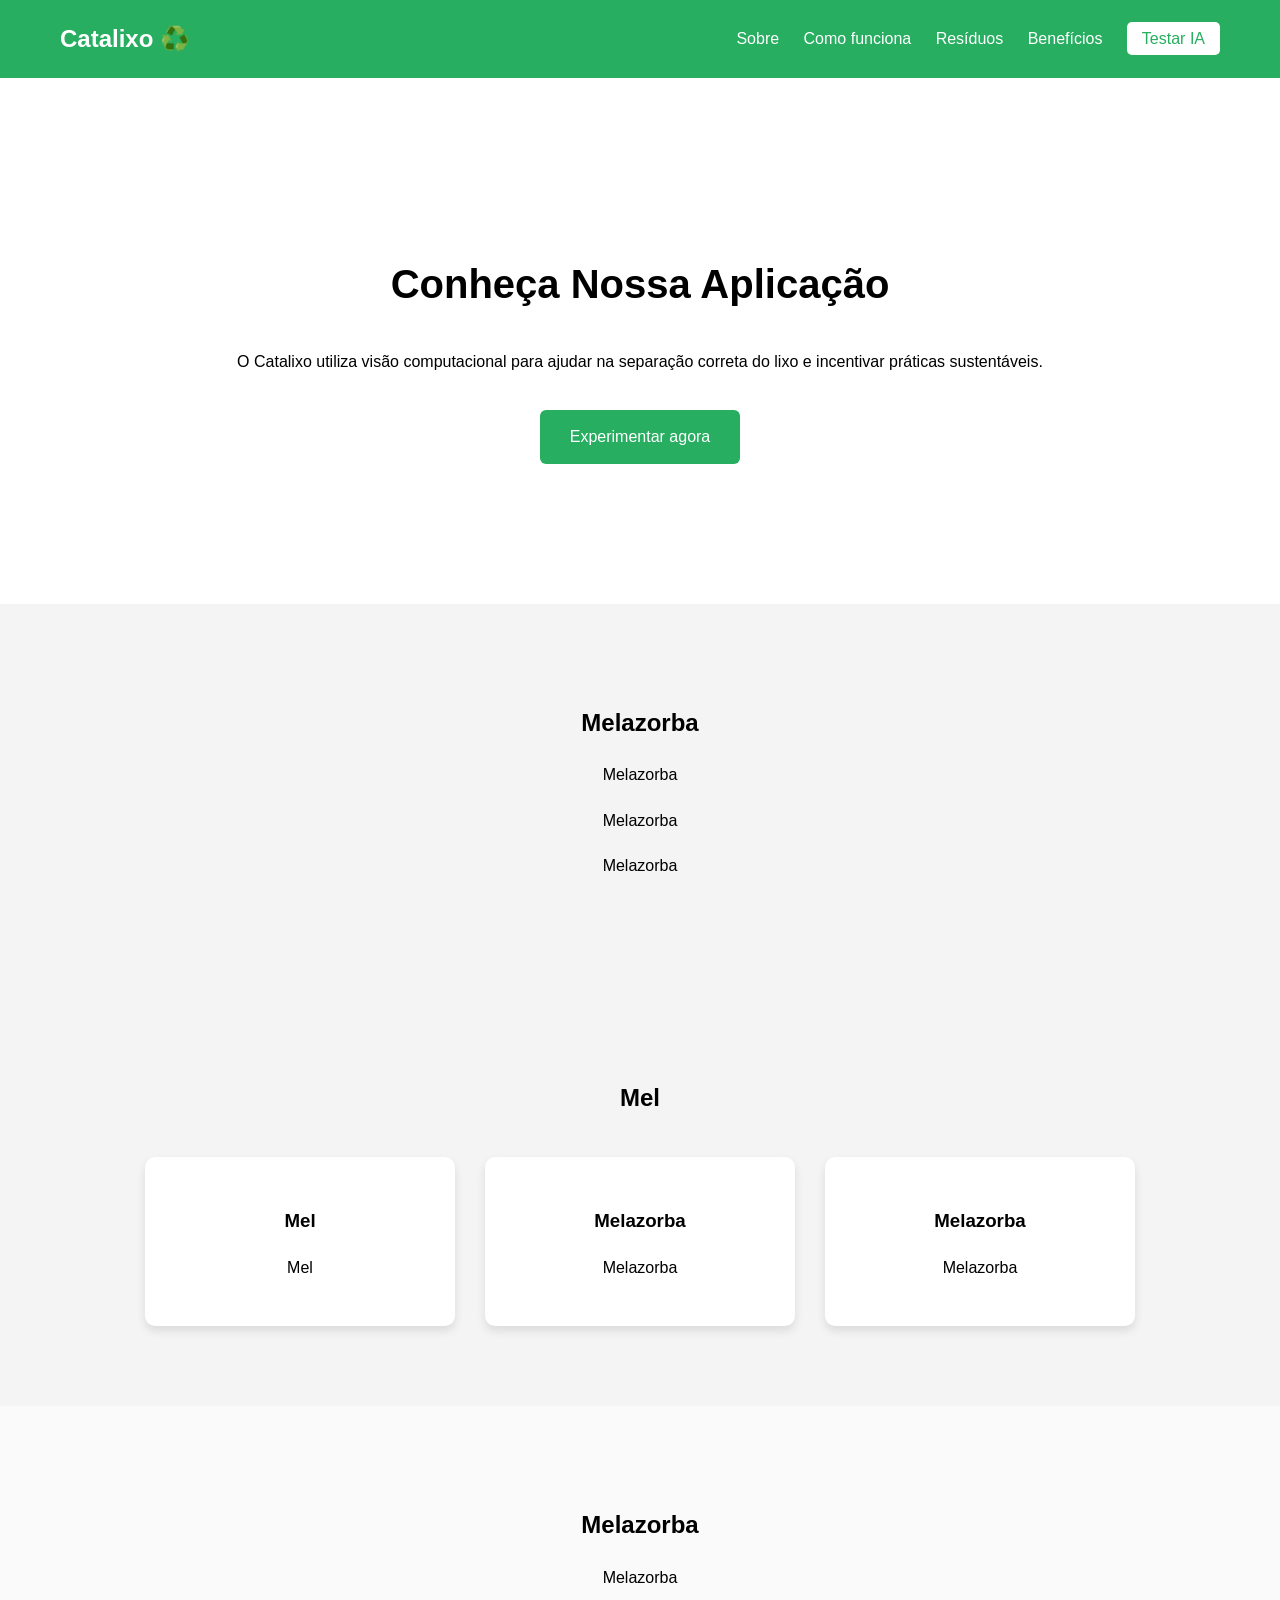
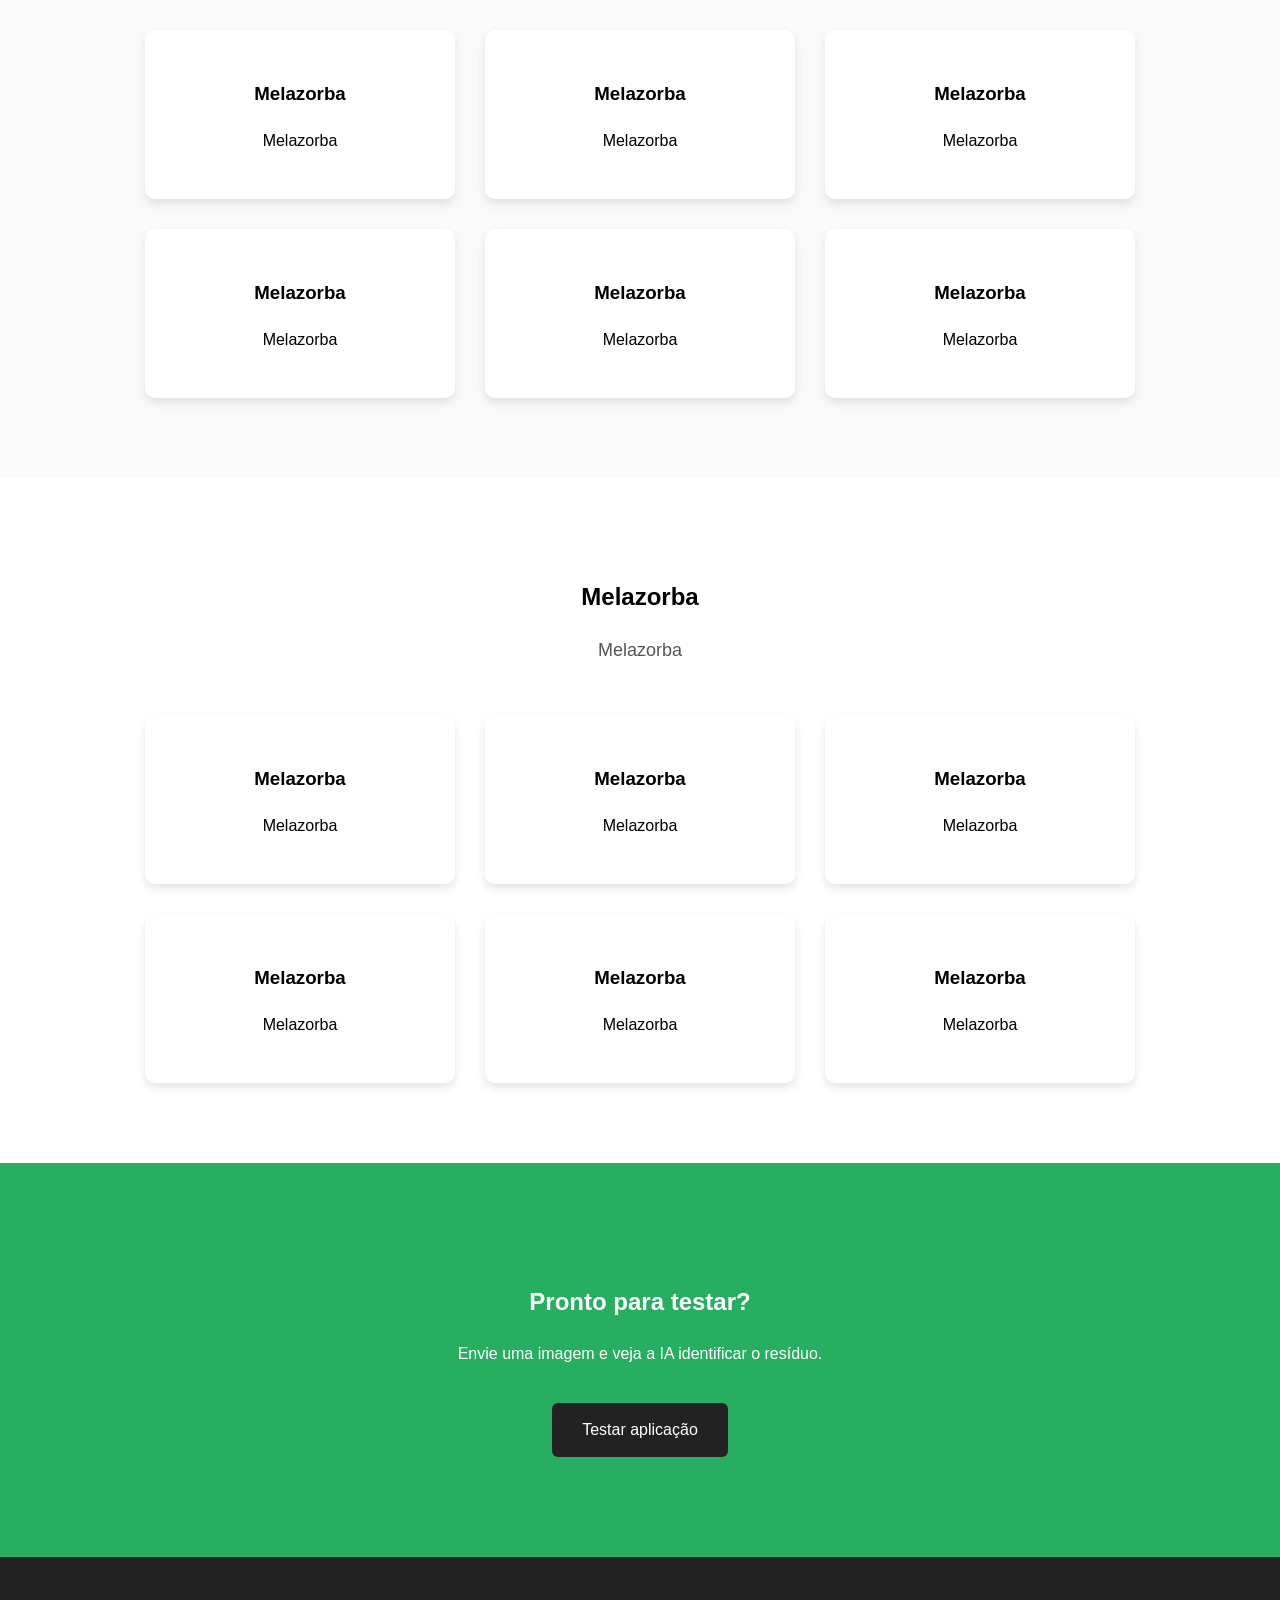
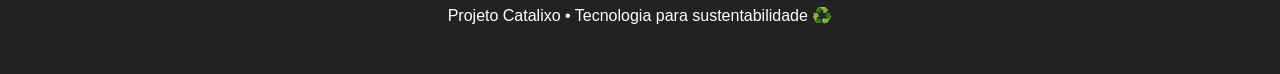
==== src/frontend/modelo.html @ ccbf89c3 "alterações de nome" ====
<!DOCTYPE html>
<html lang="pt-br">
  <head>
    <meta charset="UTF-8" />
    <meta name="viewport" content="width=device-width, initial-scale=1.0" />
    <title>Conheça nossa aplicação</title>
    <link rel="stylesheet" href="styles/index.css" />
    <script src="scripts/index.js" defer></script>
  </head>
  <body>
    <header>
      <div class="logo">Catalixo ♻️</div>

      <nav>
        <a href="#sobre">Sobre</a>
        <a href="#funciona">Como funciona</a>
        <a href="#residuos">Resíduos</a>
        <a href="#beneficios">Benefícios</a>
        <a href="app.html" class="nav-btn">Testar IA</a>
      </nav>
    </header>

    <section class="hero reveal">
      <h1>Conheça Nossa Aplicação</h1>

      <p>
        O Catalixo utiliza visão computacional para ajudar na separação correta
        do lixo e incentivar práticas sustentáveis.
      </p>

      <a href="app.html" class="cta">Experimentar agora</a>
    </section>

    <section id="" class="sobre reveal">
      <h2>Melazorba</h2>

      <p>Melazorba</p>

      <p>Melazorba</p>

      <p>Melazorba</p>
    </section>

    <section id="" class="funciona reveal">
      <h2>Mel</h2>

      <div class="grid">
        <div class="card reveal">
          <h3>Mel</h3>
          <p>Mel</p>
        </div>

        <div class="card reveal">
          <h3>Melazorba</h3>
          <p>Melazorba</p>
        </div>

        <div class="card reveal">
          <h3>Melazorba</h3>
          <p>Melazorba</p>
        </div>
      </div>
    </section>

    <section id="" class="residuos reveal">
      <h2>Melazorba</h2>

      <p class="descricao-residuos">Melazorba</p>

      <div class="grid">
        <div class="card reveal">
          <h3>Melazorba</h3>
          <p>Melazorba</p>
        </div>

        <div class="card reveal">
          <h3>Melazorba</h3>
          <p>Melazorba</p>
        </div>

        <div class="card reveal">
          <h3>Melazorba</h3>
          <p>Melazorba</p>
        </div>

        <div class="card reveal">
          <h3>Melazorba</h3>
          <p>Melazorba</p>
        </div>

        <div class="card reveal">
          <h3>Melazorba</h3>
          <p>Melazorba</p>
        </div>

        <div class="card reveal">
          <h3>Melazorba</h3>
          <p>Melazorba</p>
        </div>
      </div>
    </section>
    <section id="" class="beneficios reveal">
      <h2>Melazorba</h2>

      <p class="descricao-beneficios">Melazorba</p>

      <div class="grid">
        <div class="card reveal">
          <h3>Melazorba</h3>
          <p>Melazorba</p>
        </div>

        <div class="card reveal">
          <h3>Melazorba</h3>
          <p>Melazorba</p>
        </div>

        <div class="card reveal">
          <h3>Melazorba</h3>
          <p>Melazorba</p>
        </div>

        <div class="card reveal">
          <h3>Melazorba</h3>
          <p>Melazorba</p>
        </div>

        <div class="card reveal">
          <h3>Melazorba</h3>
          <p>Melazorba</p>
        </div>

        <div class="card reveal">
          <h3>Melazorba</h3>
          <p>Melazorba</p>
        </div>
      </div>
    </section>

    <section class="cta-section reveal">
      <h2>Pronto para testar?</h2>

      <p>Envie uma imagem e veja a IA identificar o resíduo.</p>

      <a href="app.html" class="cta-testar">Testar aplicação</a>
    </section>

    <footer>
      <p>Projeto Catalixo • Tecnologia para sustentabilidade ♻️</p>
    </footer>
  </body>
</html>
---- src/frontend/styles/index.css ----
body {
  margin: 0;
  font-family: Arial;
  background: #f4f4f4;
  line-height: 1.6;
}

body {
  animation: fadePage 0.8s ease;
}

@keyframes fadePage {
  from {
    opacity: 0;
  }
  to {
    opacity: 1;
  }
}

html {
  scroll-behavior: smooth;
}

header {
  display: flex;
  justify-content: space-between;
  align-items: center;
  padding: 20px 60px;
  background: #27ae60;
  color: white;
}

.logo {
  font-size: 24px;
  font-weight: bold;
}

nav a {
  margin-left: 20px;
  text-decoration: none;
  color: white;
}

nav a {
  margin-left: 20px;
  text-decoration: none;
  color: white;
  position: relative;
}

nav a::after {
  content: "";
  position: absolute;
  left: 0;
  bottom: -3px;
  width: 0;
  height: 2px;
  background: white;
  transition: width 0.3s ease;
}

nav a:hover::after {
  width: 100%;
}

.nav-btn {
  background: white;
  color: #27ae60;
  padding: 8px 15px;
  border-radius: 5px;
}

.hero {
  text-align: center;
  padding: 140px 20px;
  background: white;
}

.hero h1 {
  font-size: 40px;
  animation: slideDown 1s ease;
}

.hero p {
  animation: fadeUp 1.2s ease;
}

@keyframes slideDown {
  from {
    transform: translateY(-30px);
    opacity: 0;
  }
  to {
    transform: translateY(0);
    opacity: 1;
  }
}

@keyframes fadeUp {
  from {
    transform: translateY(30px);
    opacity: 0;
  }
  to {
    transform: translateY(0);
    opacity: 1;
  }
}

.hero h1 {
  font-size: 40px;
}

.cta {
  display: inline-block;
  margin-top: 20px;
  padding: 14px 30px;
  background: #27ae60;
  color: white;
  text-decoration: none;
  border-radius: 6px;
}

.cta-testar {
  display: inline-block;
  margin-top: 20px;
  padding: 14px 30px;
  background: #222;
  color: white;
  text-decoration: none;
  border-radius: 6px;
  transition:
    transform 0.2s ease,
    box-shadow 0.2s ease;
}

.cta:hover {
  transform: translateY(-3px);
  box-shadow: 0 6px 15px rgba(0, 0, 0, 0.15);
}

section {
  padding: 80px 60px;
  text-align: center;
}

button {
  padding: 12px 20px;
  margin-top: 10px;
  border: none;
  background: #27ae60;
  color: white;
  border-radius: 5px;
  cursor: pointer;
  transition:
    transform 0.2s ease,
    background 0.2s ease;
}

button:hover {
  transform: translateY(-2px);
  background: #219150;
}

.grid {
  display: flex;
  justify-content: center;
  flex-wrap: wrap;
  gap: 30px;
  margin-top: 40px;
}

.card {
  background: white;
  padding: 30px;
  width: 250px;
  border-radius: 10px;
  box-shadow: 0 5px 10px rgba(0, 0, 0, 0.1);
}

.card {
  background: white;
  padding: 30px;
  width: 250px;
  border-radius: 10px;
  box-shadow: 0 5px 10px rgba(0, 0, 0, 0.1);
  transition:
    transform 0.25s ease,
    box-shadow 0.25s ease;
}

.card:hover {
  transform: translateY(-6px);
  box-shadow: 0 12px 20px rgba(0, 0, 0, 0.15);
}

.residuos {
  background: #fafafa;
}

.beneficios {
  background: white;
}

.cta-section {
  background: #27ae60;
  color: white;
  padding: 100px 20px;
}

.app {
  text-align: center;
  padding: 120px;
}

input {
  margin-top: 20px;
}

button {
  padding: 12px 20px;
  margin-top: 10px;
  border: none;
  background: #27ae60;
  color: white;
  border-radius: 5px;
  cursor: pointer;
}

.preview img {
  margin-top: 20px;
  max-width: 350px;
  border-radius: 10px;
}

.preview img {
  margin-top: 20px;
  max-width: 350px;
  border-radius: 10px;
  animation: fadeImage 0.5s ease;
}

@keyframes fadeImage {
  from {
    opacity: 0;
    transform: scale(0.95);
  }
  to {
    opacity: 1;
    transform: scale(1);
  }
}

footer {
  text-align: center;
  padding: 30px;
  background: #222;
  color: white;
}

.sobre p {
  max-width: 800px;
  margin: 20px auto;
}

.sobre-botoes {
  margin-top: 40px;
  display: flex;
  justify-content: center;
  gap: 20px;
  flex-wrap: wrap;
}

.cta-outline {
  margin-top: 20px;
  padding: 14px 30px;
  border: 2px solid #27ae60;
  color: #27ae60;
  text-decoration: none;
  border-radius: 6px;
  transition: all 0.3s ease;
}

.cta-outline:hover {
  background: #27ae60;
  color: white;
}

.modelo {
  padding: 100px 60px;
  text-align: center;
}

.modelo p {
  max-width: 800px;
  margin: 20px auto;
}

.modelo ul {
  list-style: none;
  padding: 0;
}

.modelo li {
  margin: 10px 0;
}

.descricao-residuos {
  max-width: 800px;
  margin: 20px auto;
}

.dataset {
  display: block;
  margin-top: 10px;
  font-size: 14px;
  color: #666;
}

.reveal {
  opacity: 0;
  transform: translateY(40px);
  transition: all 0.8s ease;
}

.reveal.active {
  opacity: 1;
  transform: translateY(0);
}

.beneficios {
  padding: 80px 10%;
  text-align: center;
}

.descricao-beneficios {
  max-width: 700px;
  margin: 20px auto 50px auto;
  color: #555;
  font-size: 18px;
}
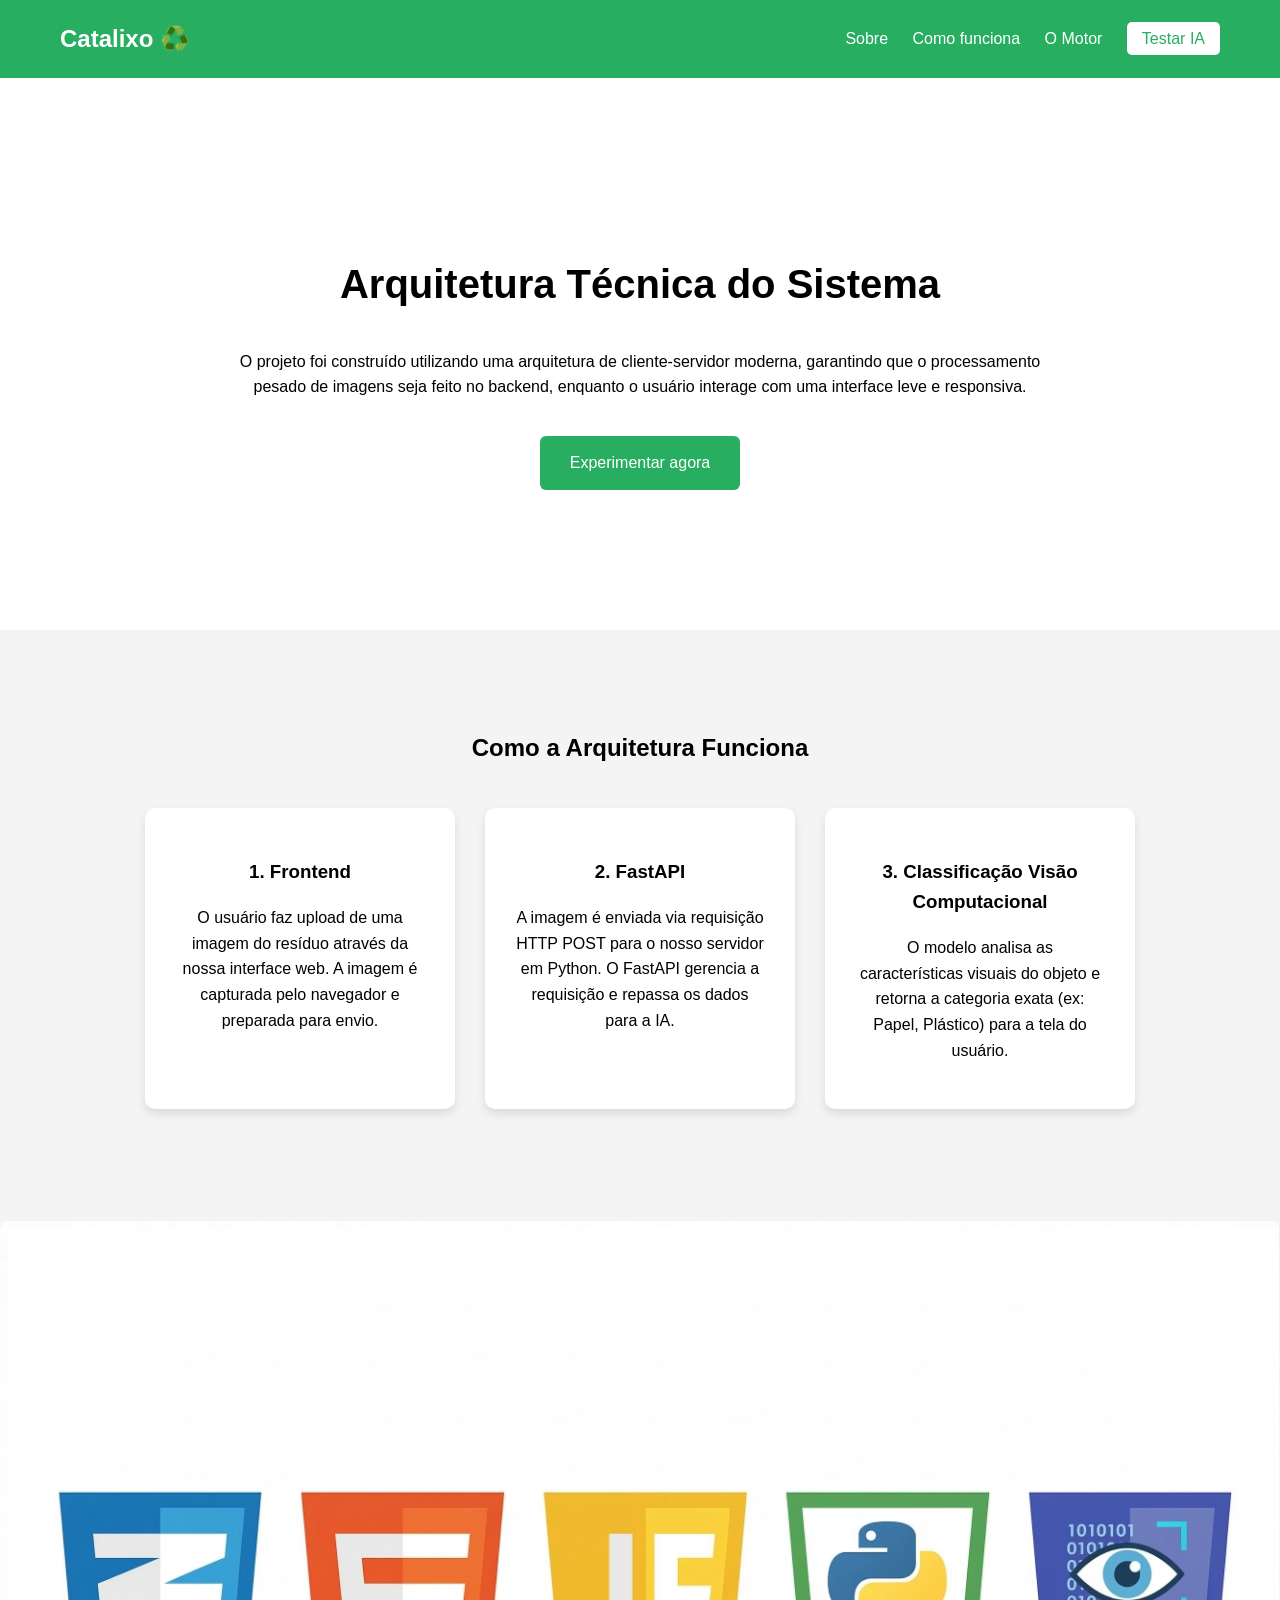
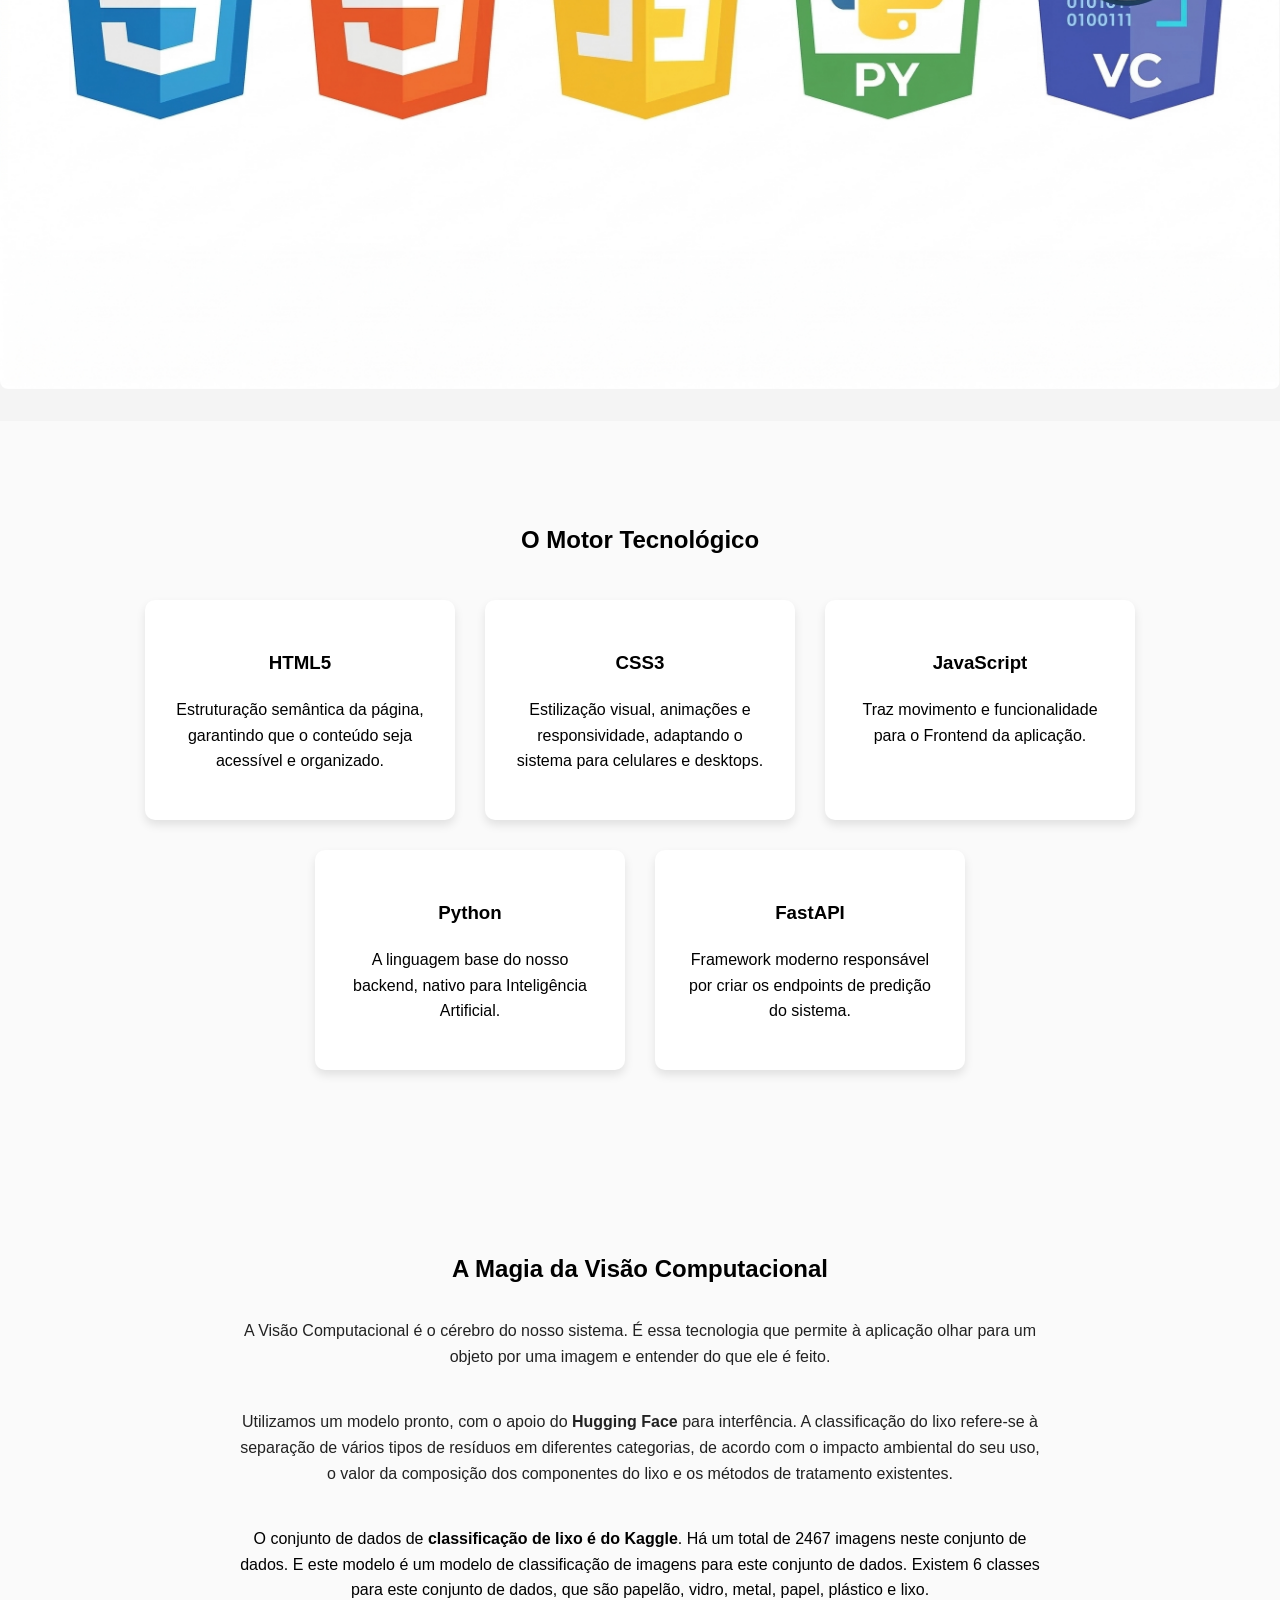
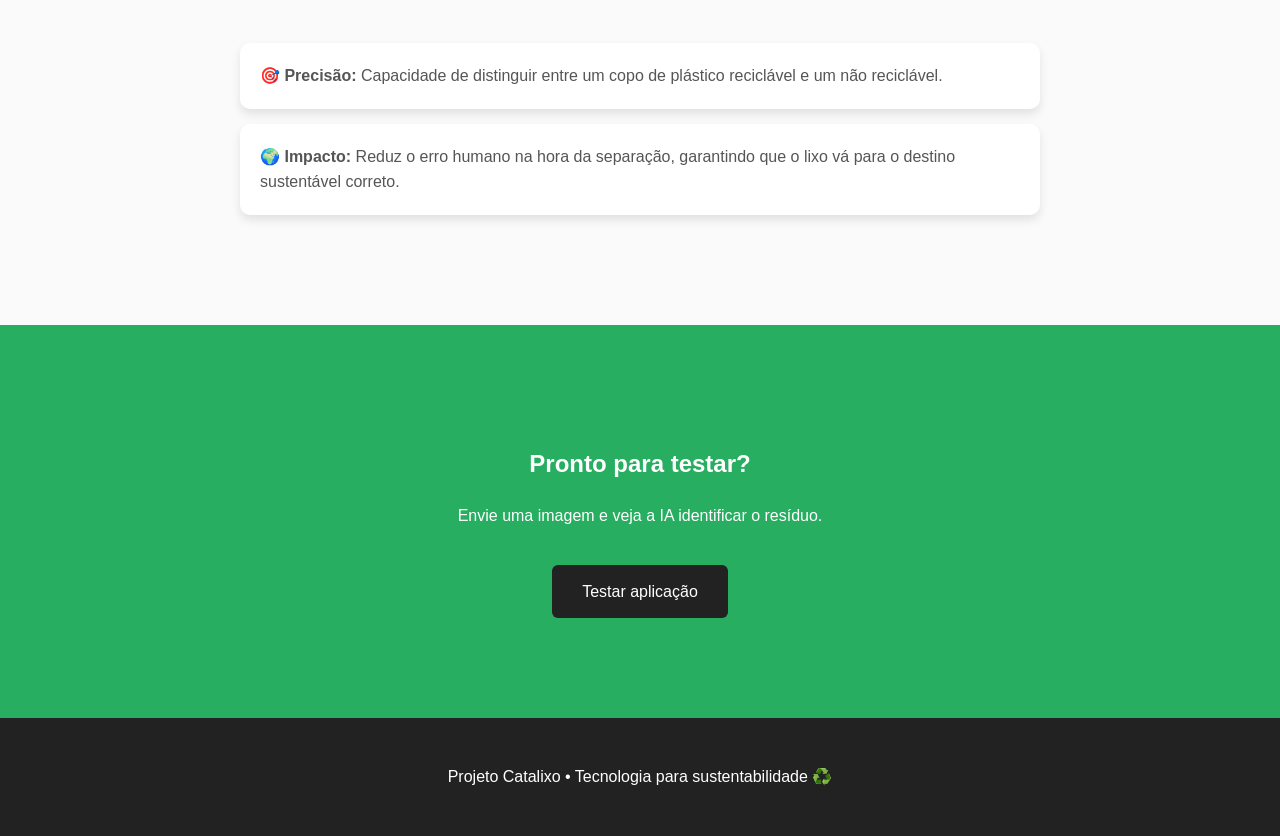
==== commit 8ba8eb87: "Adiciona pag sobre tecnologias do projeto e visao computacional" ====
--- a/src/frontend/modelo.html
+++ b/src/frontend/modelo.html
@@ -8,145 +8,110 @@
     <script src="scripts/index.js" defer></script>
   </head>
   <body>
+ 
     <header>
       <div class="logo">Catalixo ♻️</div>
 
       <nav>
         <a href="#sobre">Sobre</a>
         <a href="#funciona">Como funciona</a>
-        <a href="#residuos">Resíduos</a>
-        <a href="#beneficios">Benefícios</a>
+        <a href="#residuos">O Motor</a>
         <a href="app.html" class="nav-btn">Testar IA</a>
       </nav>
     </header>
 
     <section class="hero reveal">
-      <h1>Conheça Nossa Aplicação</h1>
+      <h1>Arquitetura Técnica do Sistema</h1>
 
       <p>
-        O Catalixo utiliza visão computacional para ajudar na separação correta
-        do lixo e incentivar práticas sustentáveis.
+        O projeto foi construído utilizando uma arquitetura de cliente-servidor moderna, garantindo que o processamento <br>pesado de imagens seja feito no backend,
+        enquanto o usuário interage com uma interface leve e responsiva.
       </p>
 
       <a href="app.html" class="cta">Experimentar agora</a>
     </section>
 
-    <section id="" class="sobre reveal">
-      <h2>Melazorba</h2>
 
-      <p>Melazorba</p>
 
-      <p>Melazorba</p>
-
-      <p>Melazorba</p>
-    </section>
-
-    <section id="" class="funciona reveal">
-      <h2>Mel</h2>
+    <section id="funciona" class="funciona reveal">
+      <h2>Como a Arquitetura Funciona</h2>
 
       <div class="grid">
         <div class="card reveal">
-          <h3>Mel</h3>
-          <p>Mel</p>
+          <h3>1. Frontend</h3>
+          <p>O usuário faz upload de uma imagem do resíduo através da nossa interface web. A imagem é capturada pelo navegador e preparada para envio.</p>
         </div>
 
         <div class="card reveal">
-          <h3>Melazorba</h3>
-          <p>Melazorba</p>
+          <h3>2. FastAPI</h3>
+          <p>A imagem é enviada via requisição HTTP POST para o nosso servidor em Python. O FastAPI gerencia a requisição e repassa os dados para a IA.</p>
         </div>
 
         <div class="card reveal">
-          <h3>Melazorba</h3>
-          <p>Melazorba</p>
+          <h3>3. Classificação Visão Computacional</h3>
+          <p>O modelo analisa as características visuais do objeto e retorna a categoria exata (ex: Papel, Plástico) para a tela do usuário.</p>
         </div>
       </div>
     </section>
 
-    <section id="" class="residuos reveal">
-      <h2>Melazorba</h2>
+    <img src="images/logo.png" alt="Ilustração das tecnologias do projeto" class="imagem-logo" />
 
-      <p class="descricao-residuos">Melazorba</p>
+    <section id="residuos" class="residuos reveal">
+      <h2>O Motor Tecnológico</h2>
 
       <div class="grid">
         <div class="card reveal">
-          <h3>Melazorba</h3>
-          <p>Melazorba</p>
+          <h3>HTML5</h3>
+          <p>Estruturação semântica da página, garantindo que o conteúdo seja acessível e organizado.</p>
         </div>
 
         <div class="card reveal">
-          <h3>Melazorba</h3>
-          <p>Melazorba</p>
+          <h3>CSS3</h3>
+          <p>Estilização visual, animações e responsividade, adaptando o sistema para celulares e desktops.</p>
         </div>
 
         <div class="card reveal">
-          <h3>Melazorba</h3>
-          <p>Melazorba</p>
+          <h3>JavaScript</h3>
+          <p>Traz movimento e funcionalidade para o Frontend da aplicação.</p>
         </div>
 
         <div class="card reveal">
-          <h3>Melazorba</h3>
-          <p>Melazorba</p>
+          <h3>Python</h3>
+          <p>A linguagem base do nosso backend, nativo para Inteligência Artificial.</p>
         </div>
 
         <div class="card reveal">
-          <h3>Melazorba</h3>
-          <p>Melazorba</p>
-        </div>
-
-        <div class="card reveal">
-          <h3>Melazorba</h3>
-          <p>Melazorba</p>
+          <h3>FastAPI</h3>
+          <p>Framework moderno responsável por criar os endpoints de predição do sistema.</p>
         </div>
       </div>
     </section>
-    <section id="" class="beneficios reveal">
-      <h2>Melazorba</h2>
-
-      <p class="descricao-beneficios">Melazorba</p>
-
-      <div class="grid">
-        <div class="card reveal">
-          <h3>Melazorba</h3>
-          <p>Melazorba</p>
-        </div>
-
-        <div class="card reveal">
-          <h3>Melazorba</h3>
-          <p>Melazorba</p>
-        </div>
-
-        <div class="card reveal">
-          <h3>Melazorba</h3>
-          <p>Melazorba</p>
-        </div>
-
-        <div class="card reveal">
-          <h3>Melazorba</h3>
-          <p>Melazorba</p>
-        </div>
-
-        <div class="card reveal">
-          <h3>Melazorba</h3>
-          <p>Melazorba</p>
-        </div>
-
-        <div class="card reveal">
-          <h3>Melazorba</h3>
-          <p>Melazorba</p>
-        </div>
+    
+    <section id="visao-computacional" class="visao-computacional reveal">
+      <h2>A Magia da Visão Computacional</h2>
+      
+      <div class="conteudo-visao">
+        <p>A Visão Computacional é o cérebro do nosso sistema. É essa tecnologia que permite à aplicação olhar para um objeto por uma imagem e entender do que ele é feito.</p>
+        
+        <p>Utilizamos um modelo pronto, com o apoio do <strong>Hugging Face</strong> para interfência. A classificação do lixo refere-se à separação de vários tipos de resíduos em diferentes categorias, de acordo com o impacto ambiental do seu uso, o valor da composição dos componentes do lixo e os métodos de tratamento existentes. </p>
+         O conjunto de dados de <strong>classificação de lixo é do Kaggle</strong>. Há um total de 2467 imagens neste conjunto de dados. E este modelo é um modelo de classificação de imagens para este conjunto de dados. Existem 6 classes para este conjunto de dados, que são papelão, vidro, metal, papel, plástico e lixo.</p>
+        
+        <ul class="lista-visao">
+          <li><strong>🎯 Precisão:</strong> Capacidade de distinguir entre um copo de plástico reciclável e um não reciclável.</li>
+          <li><strong>🌍 Impacto:</strong> Reduz o erro humano na hora da separação, garantindo que o lixo vá para o destino sustentável correto.</li>
+        </ul>
       </div>
     </section>
 
-    <section class="cta-section reveal">
+      <section class="cta-section reveal">
       <h2>Pronto para testar?</h2>
 
       <p>Envie uma imagem e veja a IA identificar o resíduo.</p>
 
       <a href="app.html" class="cta-testar">Testar aplicação</a>
     </section>
-
     <footer>
       <p>Projeto Catalixo • Tecnologia para sustentabilidade ♻️</p>
     </footer>
   </body>
-</html>
+</html>
--- a/src/frontend/styles/index.css
+++ b/src/frontend/styles/index.css
@@ -340,3 +340,51 @@
   color: #555;
   font-size: 18px;
 }
+
+.imagem-logo {
+display: block;
+  max-width: 100%;
+  height: auto;
+  margin: 2rem auto; 
+  border-radius: 8px;
+}
+
+.visao-computacional {
+  background: #fafafa;
+}
+
+.conteudo-visao {
+  max-width: 800px; 
+  margin: 30px auto;
+  text-align: center;
+}
+
+.conteudo-visao p {
+  color: #222222;
+  margin-bottom: 40px;
+}
+
+.lista-visao {
+  list-style: none;
+  padding: 0;
+  margin-top: 40px;
+  display: flex;
+  flex-direction: column;
+  gap: 15px;
+}
+
+.lista-visao li {
+  background: white;
+  padding: 20px;
+  border-radius: 10px;
+  color: #555;
+  text-align: left;
+  box-shadow: 0 5px 10px rgba(0, 0, 0, 0.1);
+  transition: transform 0.25s ease, box-shadow 0.25s ease;
+}
+
+
+.lista-visao li:hover {
+  transform: translateY(-4px);
+  box-shadow: 0 8px 15px rgba(0, 0, 0, 0.15);
+}
